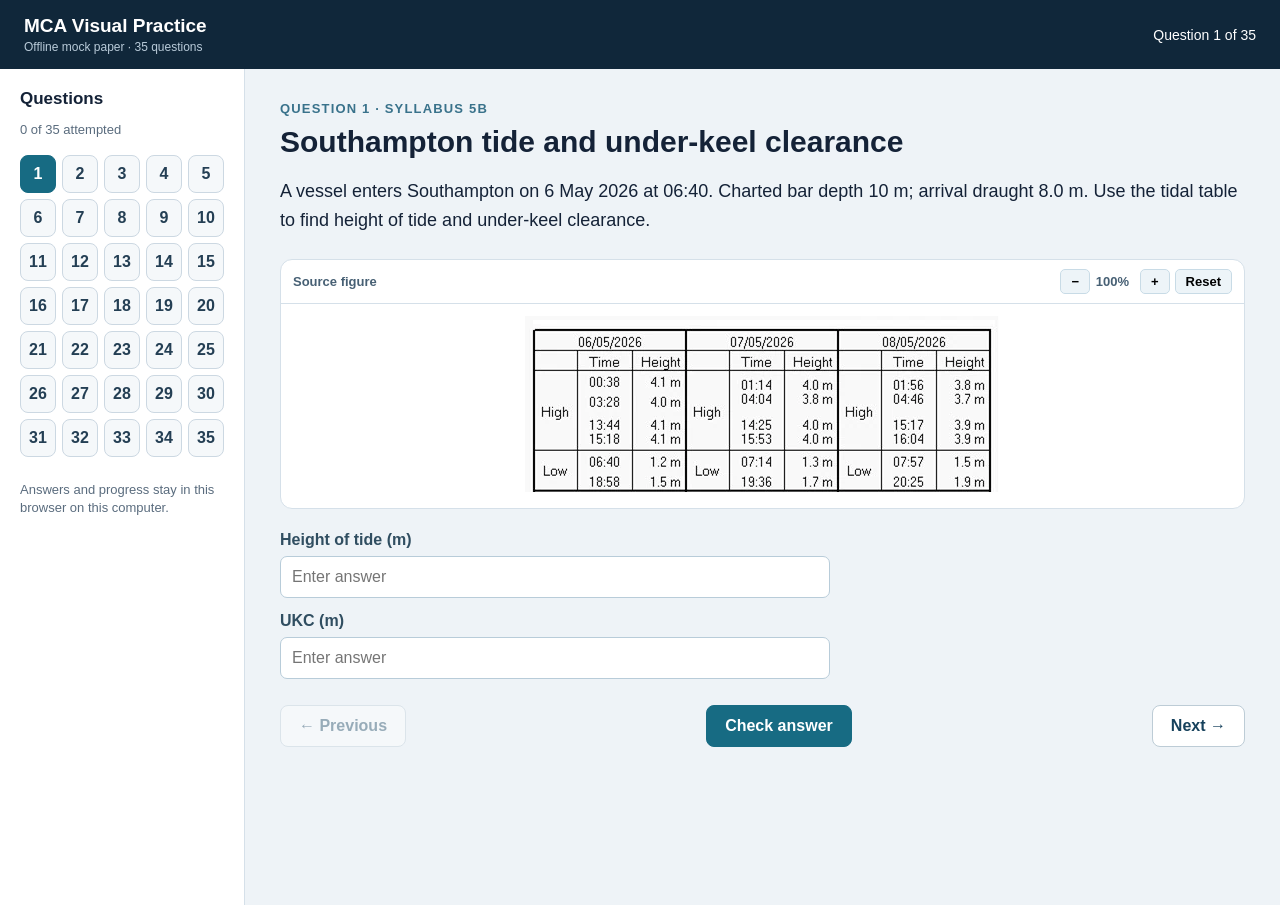
==== presenter/web/index.html @ 8370927f "Replace CSV banks with visual mock practice" ====
<!doctype html>
<html lang="en">
<head>
<meta charset="utf-8"><meta name="viewport" content="width=device-width,initial-scale=1">
<title>MCA Visual Practice</title>
<link rel="stylesheet" href="style.css">
<script src="paper.js" defer></script><script src="app.js" defer></script>
</head>
<body>
<header><div><strong>MCA Visual Practice</strong><span>Offline mock paper · 35 questions</span></div><div id="counter"></div></header>
<div class="layout">
<aside><h2>Questions</h2><p id="summary"></p><nav id="question-nav" aria-label="Questions"></nav><p class="aside-note">Answers and progress stay in this browser on this computer.</p></aside>
<main><div class="eyebrow" id="meta"></div><h1 id="title"></h1><p id="context" class="context" hidden></p><p id="prompt"></p>
<section id="visual" hidden><div class="visual-toolbar"><span>Source figure</span><div><button id="zoom-out" title="Zoom out">−</button><span id="zoom-label">100%</span><button id="zoom-in" title="Zoom in">+</button><button id="zoom-reset">Reset</button></div></div><div id="figure-viewport"><div id="figure-layer"><img id="figure" alt="Question figure"><div id="placed-tokens"></div></div></div></section>
<div id="interaction"></div><div class="actions"><button id="prev">← Previous</button><button id="check" class="primary">Check answer</button><button id="next">Next →</button></div><div id="feedback" aria-live="polite"></div>
</main></div>
</body></html>
---- presenter/web/style.css ----
:root{font-family:Inter,Segoe UI,Arial,sans-serif;color:#142237;background:#eef3f7}*{box-sizing:border-box}body{margin:0}button,select,input{font:inherit}button{cursor:pointer}header{background:#10273a;color:white;display:flex;justify-content:space-between;align-items:center;padding:15px 24px;gap:15px;position:sticky;top:0;z-index:10}header strong{font-size:19px}header span{display:block;color:#b9cbd9;font-size:12px;margin-top:3px}#counter{font-size:14px;white-space:nowrap}.layout{display:grid;grid-template-columns:245px minmax(0,1fr);min-height:calc(100vh - 64px)}aside{background:white;border-right:1px solid #d5e0e9;padding:20px;position:sticky;top:64px;align-self:start;height:calc(100vh - 64px);overflow:auto}aside h2{margin:0;font-size:17px}aside p{color:#5a6c7e;font-size:13px}nav{display:grid;grid-template-columns:repeat(5,1fr);gap:6px;margin-top:18px}nav button{border:1px solid #ccd8e2;background:#f5f8fa;border-radius:8px;padding:9px 0;font-weight:700;color:#243f54}nav button.current{background:#176b83;color:white;border-color:#176b83}nav button.answered:not(.current){background:#dbf2e8;border-color:#a5d8be}.aside-note{margin-top:24px;line-height:1.4}main{max-width:1040px;width:100%;margin:0 auto;padding:32px 35px 75px}.eyebrow{color:#39728b;font-size:13px;font-weight:800;text-transform:uppercase;letter-spacing:.09em}h1{font-size:30px;margin:9px 0 18px}#prompt{font-size:18px;line-height:1.6;white-space:pre-line;margin:0 0 24px}.context{background:#e0eef4;border-left:4px solid #549bb1;padding:14px 18px;line-height:1.55;border-radius:4px}#visual{background:white;border:1px solid #d5e0e9;border-radius:12px;overflow:hidden;margin:22px 0}.visual-toolbar{display:flex;justify-content:space-between;align-items:center;padding:9px 12px;border-bottom:1px solid #d5e0e9;color:#476074;font-size:13px;font-weight:700}.visual-toolbar button{background:#edf4f8;border:1px solid #c8dbe6;border-radius:5px;padding:4px 10px;margin-left:5px}#zoom-label{display:inline-block;min-width:45px;text-align:center}#figure-viewport{overflow:auto;max-height:62vh;text-align:center;padding:12px}#figure-layer{display:inline-block;position:relative;line-height:0;max-width:none}#figure{display:block;max-width:100%;height:auto}#placed-tokens{position:absolute;inset:0;pointer-events:none}.placed{position:absolute;transform:translate(-50%,-50%);pointer-events:auto;background:#f9c65d;border:2px solid #744d00;color:#352900;box-shadow:0 2px 6px #0005;border-radius:7px;padding:7px 10px;font-weight:800;line-height:1;cursor:grab}.choices{display:grid;gap:10px}.choice{display:flex;align-items:flex-start;gap:12px;text-align:left;border:1px solid #cad7df;background:white;padding:14px 16px;border-radius:9px;line-height:1.4;width:100%}.choice:hover,.choice:focus-visible{border-color:#176b83}.choice.selected{background:#dff2f6;border-color:#1685a1;box-shadow:inset 0 0 0 1px #1685a1}.choice .letter{font-weight:800;color:#176b83;min-width:20px}.field{display:grid;gap:7px;margin:14px 0}.field label,.field>span{font-weight:700;color:#304e61}.field select,.field input{background:white;border:1px solid #b8ccd9;border-radius:7px;padding:11px;max-width:550px;width:100%}.match-row{display:grid;grid-template-columns:minmax(180px,1fr) minmax(240px,1.5fr);align-items:center;gap:12px;background:white;border:1px solid #d4e0e7;padding:10px;margin:8px 0;border-radius:8px}.match-row select{width:100%;padding:8px;border:1px solid #b8ccd9;border-radius:5px}.token-tray{display:flex;flex-wrap:wrap;gap:8px;margin:16px 0}.token-tray button{background:#f9c65d;border:1px solid #ae792c;border-radius:6px;padding:9px 12px;font-weight:800}.token-tray button.active{outline:3px solid #1786a5}.hint{font-size:14px;color:#587084}.actions{display:flex;justify-content:space-between;gap:10px;margin:26px 0}.actions button{border:1px solid #bdccd6;background:white;color:#16415c;border-radius:8px;padding:11px 18px;font-weight:700}.actions .primary{background:#176b83;color:white;border-color:#176b83}.actions button:disabled{opacity:.4;cursor:default}#feedback:not(:empty){padding:16px 18px;background:#e7f3ed;border-left:4px solid #258360;border-radius:6px;line-height:1.5}#feedback.wrong{background:#fff3e6;border-color:#d99130}#feedback.review{background:#edf2f7;border-color:#8495a5}@media(max-width:700px){header{padding:12px}.layout{display:block}aside{position:static;height:auto;padding:12px;border-right:0;border-bottom:1px solid #d5e0e9}aside h2,.aside-note{display:none}nav{grid-template-columns:repeat(12,1fr);overflow:auto;display:flex;margin-top:8px}nav button{min-width:38px}main{padding:22px 16px}h1{font-size:24px}.match-row{grid-template-columns:1fr}.actions button{padding:9px}}
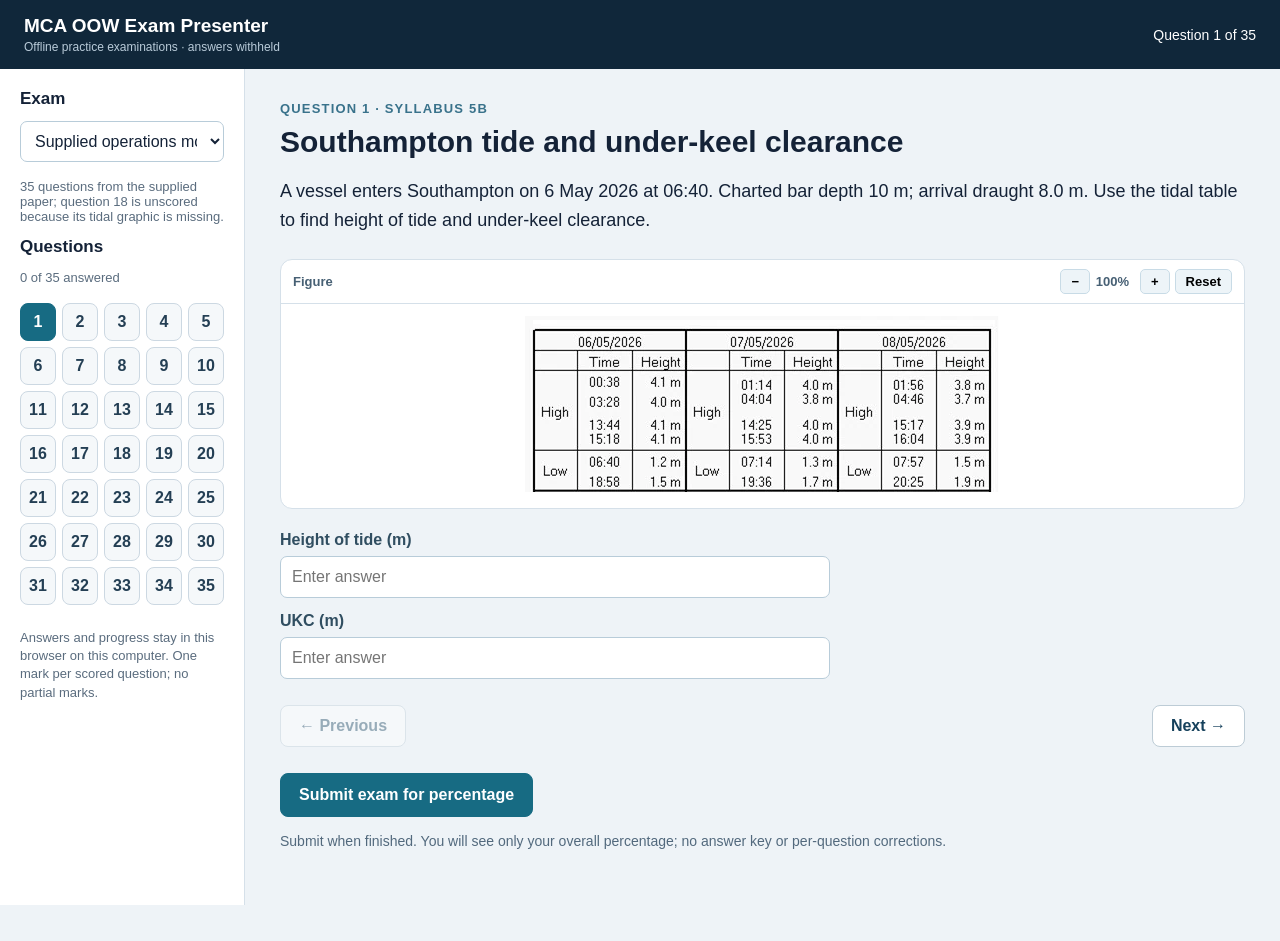
==== commit 8e13ac58: "Add exam-only scoring and two OOW mock papers" ====
--- a/presenter/web/index.html
+++ b/presenter/web/index.html
@@ -2,16 +2,16 @@
 <html lang="en">
 <head>
 <meta charset="utf-8"><meta name="viewport" content="width=device-width,initial-scale=1">
-<title>MCA Visual Practice</title>
+<title>MCA OOW Exam Presenter</title>
 <link rel="stylesheet" href="style.css">
-<script src="paper.js" defer></script><script src="app.js" defer></script>
+<script src="paper.js" defer></script><script src="papers.js" defer></script><script src="app.js" defer></script>
 </head>
 <body>
-<header><div><strong>MCA Visual Practice</strong><span>Offline mock paper · 35 questions</span></div><div id="counter"></div></header>
+<header><div><strong>MCA OOW Exam Presenter</strong><span>Offline practice examinations · answers withheld</span></div><div id="counter"></div></header>
 <div class="layout">
-<aside><h2>Questions</h2><p id="summary"></p><nav id="question-nav" aria-label="Questions"></nav><p class="aside-note">Answers and progress stay in this browser on this computer.</p></aside>
-<main><div class="eyebrow" id="meta"></div><h1 id="title"></h1><p id="context" class="context" hidden></p><p id="prompt"></p>
-<section id="visual" hidden><div class="visual-toolbar"><span>Source figure</span><div><button id="zoom-out" title="Zoom out">−</button><span id="zoom-label">100%</span><button id="zoom-in" title="Zoom in">+</button><button id="zoom-reset">Reset</button></div></div><div id="figure-viewport"><div id="figure-layer"><img id="figure" alt="Question figure"><div id="placed-tokens"></div></div></div></section>
-<div id="interaction"></div><div class="actions"><button id="prev">← Previous</button><button id="check" class="primary">Check answer</button><button id="next">Next →</button></div><div id="feedback" aria-live="polite"></div>
+<aside><h2>Exam</h2><select id="paper-select" aria-label="Select exam"></select><p id="paper-description"></p><h2>Questions</h2><p id="summary"></p><nav id="question-nav" aria-label="Questions"></nav><p class="aside-note">Answers and progress stay in this browser on this computer. One mark per scored question; no partial marks.</p></aside>
+<main><div id="result" hidden aria-live="polite"></div><div class="eyebrow" id="meta"></div><h1 id="title"></h1><p id="context" class="context" hidden></p><p id="prompt"></p>
+<section id="visual" hidden><div class="visual-toolbar"><span>Figure</span><div><button id="zoom-out" title="Zoom out">−</button><span id="zoom-label">100%</span><button id="zoom-in" title="Zoom in">+</button><button id="zoom-reset">Reset</button></div></div><div id="figure-viewport"><div id="figure-layer"><img id="figure" alt="Question figure"><div id="placed-tokens"></div></div></div></section>
+<div id="interaction"></div><div class="actions"><button id="prev">← Previous</button><button id="next">Next →</button></div><div class="exam-actions"><button id="submit" class="primary">Submit exam for percentage</button><button id="restart" hidden>Start a new attempt</button></div><p id="submission-note"></p>
 </main></div>
 </body></html>
--- a/presenter/web/style.css
+++ b/presenter/web/style.css
@@ -1 +1,6 @@
 :root{font-family:Inter,Segoe UI,Arial,sans-serif;color:#142237;background:#eef3f7}*{box-sizing:border-box}body{margin:0}button,select,input{font:inherit}button{cursor:pointer}header{background:#10273a;color:white;display:flex;justify-content:space-between;align-items:center;padding:15px 24px;gap:15px;position:sticky;top:0;z-index:10}header strong{font-size:19px}header span{display:block;color:#b9cbd9;font-size:12px;margin-top:3px}#counter{font-size:14px;white-space:nowrap}.layout{display:grid;grid-template-columns:245px minmax(0,1fr);min-height:calc(100vh - 64px)}aside{background:white;border-right:1px solid #d5e0e9;padding:20px;position:sticky;top:64px;align-self:start;height:calc(100vh - 64px);overflow:auto}aside h2{margin:0;font-size:17px}aside p{color:#5a6c7e;font-size:13px}nav{display:grid;grid-template-columns:repeat(5,1fr);gap:6px;margin-top:18px}nav button{border:1px solid #ccd8e2;background:#f5f8fa;border-radius:8px;padding:9px 0;font-weight:700;color:#243f54}nav button.current{background:#176b83;color:white;border-color:#176b83}nav button.answered:not(.current){background:#dbf2e8;border-color:#a5d8be}.aside-note{margin-top:24px;line-height:1.4}main{max-width:1040px;width:100%;margin:0 auto;padding:32px 35px 75px}.eyebrow{color:#39728b;font-size:13px;font-weight:800;text-transform:uppercase;letter-spacing:.09em}h1{font-size:30px;margin:9px 0 18px}#prompt{font-size:18px;line-height:1.6;white-space:pre-line;margin:0 0 24px}.context{background:#e0eef4;border-left:4px solid #549bb1;padding:14px 18px;line-height:1.55;border-radius:4px}#visual{background:white;border:1px solid #d5e0e9;border-radius:12px;overflow:hidden;margin:22px 0}.visual-toolbar{display:flex;justify-content:space-between;align-items:center;padding:9px 12px;border-bottom:1px solid #d5e0e9;color:#476074;font-size:13px;font-weight:700}.visual-toolbar button{background:#edf4f8;border:1px solid #c8dbe6;border-radius:5px;padding:4px 10px;margin-left:5px}#zoom-label{display:inline-block;min-width:45px;text-align:center}#figure-viewport{overflow:auto;max-height:62vh;text-align:center;padding:12px}#figure-layer{display:inline-block;position:relative;line-height:0;max-width:none}#figure{display:block;max-width:100%;height:auto}#placed-tokens{position:absolute;inset:0;pointer-events:none}.placed{position:absolute;transform:translate(-50%,-50%);pointer-events:auto;background:#f9c65d;border:2px solid #744d00;color:#352900;box-shadow:0 2px 6px #0005;border-radius:7px;padding:7px 10px;font-weight:800;line-height:1;cursor:grab}.choices{display:grid;gap:10px}.choice{display:flex;align-items:flex-start;gap:12px;text-align:left;border:1px solid #cad7df;background:white;padding:14px 16px;border-radius:9px;line-height:1.4;width:100%}.choice:hover,.choice:focus-visible{border-color:#176b83}.choice.selected{background:#dff2f6;border-color:#1685a1;box-shadow:inset 0 0 0 1px #1685a1}.choice .letter{font-weight:800;color:#176b83;min-width:20px}.field{display:grid;gap:7px;margin:14px 0}.field label,.field>span{font-weight:700;color:#304e61}.field select,.field input{background:white;border:1px solid #b8ccd9;border-radius:7px;padding:11px;max-width:550px;width:100%}.match-row{display:grid;grid-template-columns:minmax(180px,1fr) minmax(240px,1.5fr);align-items:center;gap:12px;background:white;border:1px solid #d4e0e7;padding:10px;margin:8px 0;border-radius:8px}.match-row select{width:100%;padding:8px;border:1px solid #b8ccd9;border-radius:5px}.token-tray{display:flex;flex-wrap:wrap;gap:8px;margin:16px 0}.token-tray button{background:#f9c65d;border:1px solid #ae792c;border-radius:6px;padding:9px 12px;font-weight:800}.token-tray button.active{outline:3px solid #1786a5}.hint{font-size:14px;color:#587084}.actions{display:flex;justify-content:space-between;gap:10px;margin:26px 0}.actions button{border:1px solid #bdccd6;background:white;color:#16415c;border-radius:8px;padding:11px 18px;font-weight:700}.actions .primary{background:#176b83;color:white;border-color:#176b83}.actions button:disabled{opacity:.4;cursor:default}#feedback:not(:empty){padding:16px 18px;background:#e7f3ed;border-left:4px solid #258360;border-radius:6px;line-height:1.5}#feedback.wrong{background:#fff3e6;border-color:#d99130}#feedback.review{background:#edf2f7;border-color:#8495a5}@media(max-width:700px){header{padding:12px}.layout{display:block}aside{position:static;height:auto;padding:12px;border-right:0;border-bottom:1px solid #d5e0e9}aside h2,.aside-note{display:none}nav{grid-template-columns:repeat(12,1fr);overflow:auto;display:flex;margin-top:8px}nav button{min-width:38px}main{padding:22px 16px}h1{font-size:24px}.match-row{grid-template-columns:1fr}.actions button{padding:9px}}
+#answer-targets{position:absolute;inset:0;pointer-events:none}.answer-target{position:absolute;border:3px dashed #188744;background:#51c8783b;color:#104623;border-radius:5px;line-height:1;padding:3px;font-size:13px;font-weight:800;box-shadow:0 0 0 1px #ffffffbd;white-space:nowrap}
+#paper-select{width:100%;margin:12px 0 4px;padding:10px;border:1px solid #b8ccd9;border-radius:7px;background:white;color:#142237}
+#result{padding:22px 24px;margin:0 0 25px;background:#e7f3ed;border:2px solid #258360;border-radius:10px;color:#164b38;font-size:23px;font-weight:800;line-height:1.4}
+.exam-actions{display:flex;gap:10px;margin:0 0 10px}.exam-actions button{border:1px solid #bdccd6;background:white;color:#16415c;border-radius:8px;padding:12px 18px;font-weight:700}.exam-actions .primary{background:#176b83;color:white;border-color:#176b83}#submission-note{color:#52697d;font-size:14px;line-height:1.5}
+button:disabled{cursor:default;opacity:.7}.choice:disabled{color:#142237}.choice.selected:disabled{opacity:1}
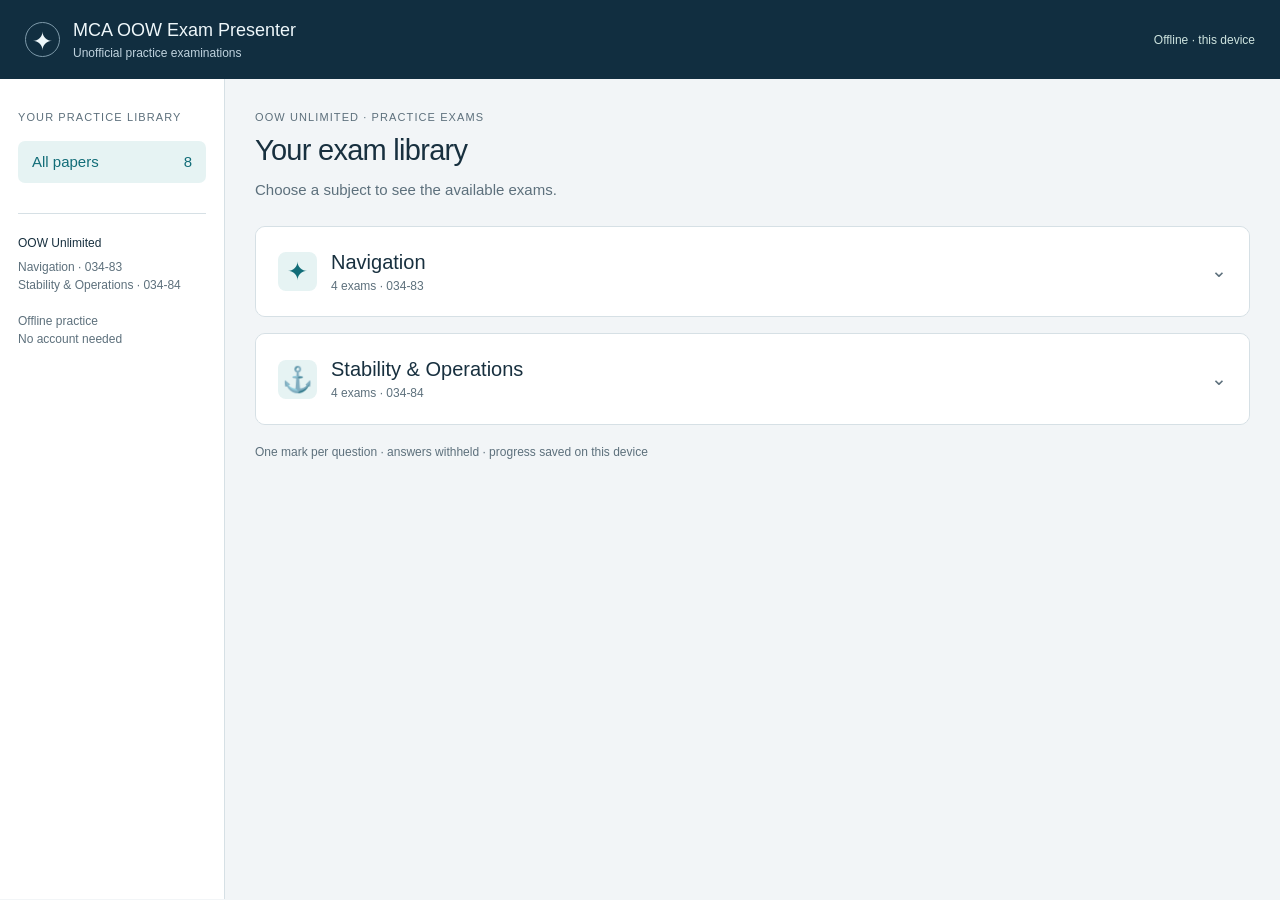
==== commit f2e739a7: "Build Navigator library and add five OOW practice papers" ====
--- a/presenter/web/index.html
+++ b/presenter/web/index.html
@@ -2,16 +2,24 @@
 <html lang="en">
 <head>
 <meta charset="utf-8"><meta name="viewport" content="width=device-width,initial-scale=1">
-<title>MCA OOW Exam Presenter</title>
-<link rel="stylesheet" href="style.css">
-<script src="paper.js" defer></script><script src="papers.js" defer></script><script src="app.js" defer></script>
+<title>MCA OOW Exam Presenter</title><link rel="stylesheet" href="style.css">
+<script src="paper.js" defer></script><script src="papers.js" defer></script><script src="exam-core.js" defer></script><script src="app.js" defer></script>
 </head>
 <body>
-<header><div><strong>MCA OOW Exam Presenter</strong><span>Offline practice examinations · answers withheld</span></div><div id="counter"></div></header>
-<div class="layout">
-<aside><h2>Exam</h2><select id="paper-select" aria-label="Select exam"></select><p id="paper-description"></p><h2>Questions</h2><p id="summary"></p><nav id="question-nav" aria-label="Questions"></nav><p class="aside-note">Answers and progress stay in this browser on this computer. One mark per scored question; no partial marks.</p></aside>
-<main><div id="result" hidden aria-live="polite"></div><div class="eyebrow" id="meta"></div><h1 id="title"></h1><p id="context" class="context" hidden></p><p id="prompt"></p>
-<section id="visual" hidden><div class="visual-toolbar"><span>Figure</span><div><button id="zoom-out" title="Zoom out">−</button><span id="zoom-label">100%</span><button id="zoom-in" title="Zoom in">+</button><button id="zoom-reset">Reset</button></div></div><div id="figure-viewport"><div id="figure-layer"><img id="figure" alt="Question figure"><div id="placed-tokens"></div></div></div></section>
-<div id="interaction"></div><div class="actions"><button id="prev">← Previous</button><button id="next">Next →</button></div><div class="exam-actions"><button id="submit" class="primary">Submit exam for percentage</button><button id="restart" hidden>Start a new attempt</button></div><p id="submission-note"></p>
+<a class="skip-link" href="#main">Skip to main content</a>
+<header class="app-header"><span class="brand-mark" aria-hidden="true">✦</span><div class="brand">MCA OOW Exam Presenter<span>Unofficial practice examinations</span></div><span class="offline-status">Offline · this device</span></header>
+<div class="layout"><aside id="sidebar" aria-label="Exam navigation"></aside><main id="main">
+<section id="library-screen" aria-labelledby="library-title"></section>
+<section id="exam-screen" aria-labelledby="paper-title" hidden>
+<button type="button" class="text-button" data-action="library">← Exam library</button>
+<div class="paper-heading"><div><div id="paper-subject" class="eyebrow"></div><h1 id="paper-title"></h1></div><span id="save-status" class="save-status" role="status"></span></div>
+<section class="question-panel" aria-labelledby="title"><div id="meta" class="eyebrow"></div><h2 id="title"></h2><p id="context" class="context" hidden></p><p id="prompt" class="prompt"></p>
+<section id="visual" class="visual" hidden aria-label="Question figure"><div class="visual-toolbar"><span>Figure</span><div><button type="button" id="zoom-out" aria-label="Zoom out">−</button><span id="zoom-label">100%</span><button type="button" id="zoom-in" aria-label="Zoom in">+</button><button type="button" id="zoom-reset">Reset</button></div></div><div id="figure-viewport"><div id="figure-layer"><img id="figure" alt=""><div id="placed-tokens"></div></div></div></section>
+<div id="interaction"></div><div class="question-footer"><button type="button" id="flag" class="text-button" aria-pressed="false">⚑ Flag for review</button><span>1 mark · no partial marks</span></div></section>
+<div class="exam-actions"><div><button type="button" id="prev">← Previous</button><button type="button" id="next">Next →</button></div><button type="button" class="primary" data-action="review">Check &amp; submit →</button></div>
+<details class="mobile-questions"><summary id="mobile-summary">Questions</summary><nav id="mobile-question-nav" class="question-grid" aria-label="All questions"></nav></details><p class="fine-print">You can answer in any order. Your attempt locks when you submit.</p>
+</section>
+<section id="review-screen" aria-labelledby="review-title" hidden></section><section id="result-screen" aria-labelledby="result-title" hidden></section><div id="announcements" class="sr-only" role="status" aria-live="polite"></div>
 </main></div>
+<dialog id="restart-dialog" aria-labelledby="restart-title"><h2 id="restart-title">Start a new attempt?</h2><p>Your saved answers and result for <span id="restart-paper"></span> will be cleared. Other papers are unaffected.</p><div class="dialog-actions"><button type="button" data-action="cancel-restart" autofocus>Keep result</button><button type="button" class="primary" data-action="confirm-restart">Start new attempt</button></div></dialog>
 </body></html>
--- a/presenter/web/style.css
+++ b/presenter/web/style.css
@@ -1,6 +1,8 @@
-:root{font-family:Inter,Segoe UI,Arial,sans-serif;color:#142237;background:#eef3f7}*{box-sizing:border-box}body{margin:0}button,select,input{font:inherit}button{cursor:pointer}header{background:#10273a;color:white;display:flex;justify-content:space-between;align-items:center;padding:15px 24px;gap:15px;position:sticky;top:0;z-index:10}header strong{font-size:19px}header span{display:block;color:#b9cbd9;font-size:12px;margin-top:3px}#counter{font-size:14px;white-space:nowrap}.layout{display:grid;grid-template-columns:245px minmax(0,1fr);min-height:calc(100vh - 64px)}aside{background:white;border-right:1px solid #d5e0e9;padding:20px;position:sticky;top:64px;align-self:start;height:calc(100vh - 64px);overflow:auto}aside h2{margin:0;font-size:17px}aside p{color:#5a6c7e;font-size:13px}nav{display:grid;grid-template-columns:repeat(5,1fr);gap:6px;margin-top:18px}nav button{border:1px solid #ccd8e2;background:#f5f8fa;border-radius:8px;padding:9px 0;font-weight:700;color:#243f54}nav button.current{background:#176b83;color:white;border-color:#176b83}nav button.answered:not(.current){background:#dbf2e8;border-color:#a5d8be}.aside-note{margin-top:24px;line-height:1.4}main{max-width:1040px;width:100%;margin:0 auto;padding:32px 35px 75px}.eyebrow{color:#39728b;font-size:13px;font-weight:800;text-transform:uppercase;letter-spacing:.09em}h1{font-size:30px;margin:9px 0 18px}#prompt{font-size:18px;line-height:1.6;white-space:pre-line;margin:0 0 24px}.context{background:#e0eef4;border-left:4px solid #549bb1;padding:14px 18px;line-height:1.55;border-radius:4px}#visual{background:white;border:1px solid #d5e0e9;border-radius:12px;overflow:hidden;margin:22px 0}.visual-toolbar{display:flex;justify-content:space-between;align-items:center;padding:9px 12px;border-bottom:1px solid #d5e0e9;color:#476074;font-size:13px;font-weight:700}.visual-toolbar button{background:#edf4f8;border:1px solid #c8dbe6;border-radius:5px;padding:4px 10px;margin-left:5px}#zoom-label{display:inline-block;min-width:45px;text-align:center}#figure-viewport{overflow:auto;max-height:62vh;text-align:center;padding:12px}#figure-layer{display:inline-block;position:relative;line-height:0;max-width:none}#figure{display:block;max-width:100%;height:auto}#placed-tokens{position:absolute;inset:0;pointer-events:none}.placed{position:absolute;transform:translate(-50%,-50%);pointer-events:auto;background:#f9c65d;border:2px solid #744d00;color:#352900;box-shadow:0 2px 6px #0005;border-radius:7px;padding:7px 10px;font-weight:800;line-height:1;cursor:grab}.choices{display:grid;gap:10px}.choice{display:flex;align-items:flex-start;gap:12px;text-align:left;border:1px solid #cad7df;background:white;padding:14px 16px;border-radius:9px;line-height:1.4;width:100%}.choice:hover,.choice:focus-visible{border-color:#176b83}.choice.selected{background:#dff2f6;border-color:#1685a1;box-shadow:inset 0 0 0 1px #1685a1}.choice .letter{font-weight:800;color:#176b83;min-width:20px}.field{display:grid;gap:7px;margin:14px 0}.field label,.field>span{font-weight:700;color:#304e61}.field select,.field input{background:white;border:1px solid #b8ccd9;border-radius:7px;padding:11px;max-width:550px;width:100%}.match-row{display:grid;grid-template-columns:minmax(180px,1fr) minmax(240px,1.5fr);align-items:center;gap:12px;background:white;border:1px solid #d4e0e7;padding:10px;margin:8px 0;border-radius:8px}.match-row select{width:100%;padding:8px;border:1px solid #b8ccd9;border-radius:5px}.token-tray{display:flex;flex-wrap:wrap;gap:8px;margin:16px 0}.token-tray button{background:#f9c65d;border:1px solid #ae792c;border-radius:6px;padding:9px 12px;font-weight:800}.token-tray button.active{outline:3px solid #1786a5}.hint{font-size:14px;color:#587084}.actions{display:flex;justify-content:space-between;gap:10px;margin:26px 0}.actions button{border:1px solid #bdccd6;background:white;color:#16415c;border-radius:8px;padding:11px 18px;font-weight:700}.actions .primary{background:#176b83;color:white;border-color:#176b83}.actions button:disabled{opacity:.4;cursor:default}#feedback:not(:empty){padding:16px 18px;background:#e7f3ed;border-left:4px solid #258360;border-radius:6px;line-height:1.5}#feedback.wrong{background:#fff3e6;border-color:#d99130}#feedback.review{background:#edf2f7;border-color:#8495a5}@media(max-width:700px){header{padding:12px}.layout{display:block}aside{position:static;height:auto;padding:12px;border-right:0;border-bottom:1px solid #d5e0e9}aside h2,.aside-note{display:none}nav{grid-template-columns:repeat(12,1fr);overflow:auto;display:flex;margin-top:8px}nav button{min-width:38px}main{padding:22px 16px}h1{font-size:24px}.match-row{grid-template-columns:1fr}.actions button{padding:9px}}
-#answer-targets{position:absolute;inset:0;pointer-events:none}.answer-target{position:absolute;border:3px dashed #188744;background:#51c8783b;color:#104623;border-radius:5px;line-height:1;padding:3px;font-size:13px;font-weight:800;box-shadow:0 0 0 1px #ffffffbd;white-space:nowrap}
-#paper-select{width:100%;margin:12px 0 4px;padding:10px;border:1px solid #b8ccd9;border-radius:7px;background:white;color:#142237}
-#result{padding:22px 24px;margin:0 0 25px;background:#e7f3ed;border:2px solid #258360;border-radius:10px;color:#164b38;font-size:23px;font-weight:800;line-height:1.4}
-.exam-actions{display:flex;gap:10px;margin:0 0 10px}.exam-actions button{border:1px solid #bdccd6;background:white;color:#16415c;border-radius:8px;padding:12px 18px;font-weight:700}.exam-actions .primary{background:#176b83;color:white;border-color:#176b83}#submission-note{color:#52697d;font-size:14px;line-height:1.5}
-button:disabled{cursor:default;opacity:.7}.choice:disabled{color:#142237}.choice.selected:disabled{opacity:1}
+:root{color-scheme:light dark;--bg:light-dark(#f2f5f7,#14212b);--surface:light-dark(#fff,#1c2b36);--ink:light-dark(#18303f,#e8eff3);--muted:light-dark(#5d707c,#b0c1cc);--line:light-dark(#d6e0e5,#3b505e);--accent:light-dark(#126d78,#8dd6da);--tint:light-dark(#e6f3f3,#223e46);--soft:light-dark(#f8fafb,#233440);--warm:light-dark(#795316,#edc881);--warm-bg:light-dark(#faf1df,#423726);font-family:Inter,"Segoe UI",Arial,sans-serif;color:var(--ink);background:var(--bg);font-size:15px;line-height:1.5}
+*{box-sizing:border-box}body{margin:0}button,input,select{font:inherit}button{color:inherit;border:1px solid var(--line);background:var(--surface);border-radius:7px;padding:10px 14px;cursor:pointer}button:hover{background:var(--soft)}button:focus-visible,a:focus-visible,summary:focus-visible,input:focus-visible,select:focus-visible{outline:3px solid var(--accent);outline-offset:3px}button:disabled{opacity:.5;cursor:default}button.primary{color:var(--surface);background:var(--accent);border-color:var(--accent)}button.text-button{border-color:transparent;background:transparent;padding:7px 0;color:var(--muted);font-size:13px}button.text-button:hover{color:var(--accent)}[hidden]{display:none!important}h1,h2,h3,h4,p{margin:0}h1{font-size:29px;line-height:1.2;font-weight:500;letter-spacing:-.025em;margin:7px 0 12px}h2{font-size:23px;line-height:1.3;font-weight:500}h3{font-size:18px;font-weight:500}h4{font-size:16px;font-weight:500}
+.app-header{background:#112e40;color:#eef7fa;display:flex;align-items:center;gap:13px;padding:17px 25px}.brand-mark{width:35px;height:35px;border:1px solid #7e9aaa;border-radius:50%;display:grid;place-items:center;font-size:25px}.brand{font-size:18px;font-weight:500}.brand span{display:block;color:#c0d3de;font-size:12px;font-weight:400}.offline-status{margin-left:auto;color:#cee4df;font-size:12px}.layout{display:grid;grid-template-columns:225px minmax(0,1fr);min-height:calc(100vh - 80px)}aside{background:var(--surface);border-right:1px solid var(--line);padding:24px 18px}main{padding:30px;max-width:1150px;width:100%;margin:0 auto;min-width:0}.eyebrow,.rail-title{text-transform:uppercase;font-size:11px;letter-spacing:.1em;color:var(--muted);font-weight:500}.rail-title{margin-bottom:15px}.rail-library{display:flex;align-items:center;gap:10px;border:0;background:var(--tint);color:var(--accent);width:100%;text-align:left}.rail-library span{margin-left:auto}.rail-info{border-top:1px solid var(--line);padding-top:20px;margin-top:30px;color:var(--muted);font-size:12px}.rail-info strong{display:block;color:var(--ink);font-weight:500;margin-bottom:6px}.subheading{color:var(--muted);margin:0 0 24px}.subjects{display:grid;gap:16px}.subject{border:1px solid var(--line);border-radius:10px;background:var(--surface);overflow:hidden}.subject-heading{margin:0}.subject-toggle{display:flex;align-items:center;gap:14px;width:100%;padding:22px;border:0;border-radius:0;text-align:left}.subject-toggle[aria-expanded=true]{background:var(--tint)}.subject-icon{display:grid;place-items:center;width:39px;height:39px;border-radius:8px;flex:none;color:var(--accent);background:var(--tint);font-size:25px}.subject-text{flex:1;min-width:0}.subject-name{display:block;font-size:20px;font-weight:500}.subject-meta{display:block;color:var(--muted);font-weight:400;font-size:12px;margin-top:4px}.subject-chevron{color:var(--muted);font-size:19px}.subject-papers{padding:0 20px 6px}.paper-row{display:flex;align-items:center;justify-content:space-between;gap:16px;padding:17px 2px;border-bottom:1px solid var(--line)}.paper-row:last-child{border-bottom:0}.paper-meta{color:var(--muted);font-size:12px;margin-top:5px}.fine-print{font-size:12px;color:var(--muted);margin-top:18px}.current-paper{font-size:17px;font-weight:500;margin-top:9px}.progress-label{display:flex;justify-content:space-between;gap:4px;color:var(--muted);font-size:12px;margin-top:21px}.progress-track{height:5px;background:var(--line);border-radius:3px;margin:8px 0 20px;overflow:hidden}.progress-fill{height:100%;background:var(--accent)}.question-grid{display:grid;grid-template-columns:repeat(5,minmax(0,1fr));gap:7px}.qnum{min-width:0;padding:7px 0;font-size:12px;position:relative;border-radius:5px}.qnum.answered{background:var(--tint);color:var(--accent)}.qnum.flagged::after{content:'◆';position:absolute;right:1px;top:-5px;font-size:10px;color:var(--warm)}.qnum[aria-current=true]{background:var(--accent);color:var(--surface);border-color:var(--accent)}.legend{display:flex;flex-wrap:wrap;gap:7px 12px;color:var(--muted);font-size:11px;margin:15px 0}.legend span{display:flex;gap:5px;align-items:center}.legend b{width:9px;height:9px;background:var(--tint);border:1px solid var(--accent);border-radius:2px}.legend i{font-style:normal;color:var(--warm)}.paper-heading{display:flex;justify-content:space-between;align-items:center;gap:12px;flex-wrap:wrap;margin:15px 0 22px}.paper-heading h1{font-size:23px;margin-bottom:0}.save-status{font-size:12px;color:var(--muted)}.question-panel{background:var(--surface);border:1px solid var(--line);border-radius:10px;padding:26px}.question-panel h2{margin:8px 0 19px}.prompt{font-size:18px;line-height:1.65;white-space:pre-line;margin-bottom:22px}.context{padding:14px 16px;background:var(--tint);border-radius:6px;white-space:pre-line;margin-bottom:18px}.choices{border:0;padding:0;margin:0;min-width:0;display:grid;gap:10px}.choice{display:flex;gap:12px;align-items:flex-start;text-align:left;border:1px solid var(--line);border-radius:7px;padding:14px;cursor:pointer}.choice.selected{background:var(--tint);border-color:var(--accent)}.choice input{accent-color:var(--accent);margin:5px 0 0;flex:none}.choice-letter{color:var(--muted);font-size:13px;min-width:16px}.answer-hint{font-size:13px;color:var(--muted);margin-bottom:11px}.field{display:grid;gap:6px;margin:14px 0}.field label{font-size:14px}.field input,.field select,.match-row select{width:100%;max-width:560px;padding:11px;border:1px solid var(--line);border-radius:6px;background:var(--surface);color:var(--ink)}.match-row{display:grid;grid-template-columns:minmax(120px,1fr) minmax(180px,1.6fr);align-items:center;gap:12px;margin:10px 0}.match-row label{font-size:14px}.question-footer{display:flex;justify-content:space-between;gap:12px;align-items:center;flex-wrap:wrap;border-top:1px solid var(--line);margin-top:20px;padding-top:13px;color:var(--muted);font-size:12px}#flag[aria-pressed=true]{color:var(--warm)}.exam-actions{display:flex;justify-content:space-between;gap:12px;flex-wrap:wrap;margin:19px 0}.exam-actions>div{display:flex;gap:10px;flex-wrap:wrap}.mobile-questions{display:none}.mobile-questions summary{font-size:13px;color:var(--muted);cursor:pointer}.mobile-questions nav{margin-top:12px}.check-panel,.result-panel{background:var(--surface);border:1px solid var(--line);border-radius:10px;padding:25px}.tallies{display:grid;grid-template-columns:repeat(3,1fr);gap:15px;margin:8px 0 24px}.tallies strong{font-size:28px;font-weight:500;display:block}.tallies span{color:var(--muted);font-size:13px}.check-panel .question-grid{grid-template-columns:repeat(7,minmax(0,1fr))}.notice{padding:13px 15px;border-radius:7px;background:var(--warm-bg);color:var(--warm);font-size:14px;margin-top:20px}.check-actions,.dialog-actions{display:flex;gap:10px;flex-wrap:wrap;margin-top:23px}.result-panel{text-align:center;padding:40px 24px}.score{font-size:76px;line-height:1.1;letter-spacing:-.05em;color:var(--accent);margin:25px 0 8px}.result-detail{font-size:19px;margin-bottom:24px}.result-panel .check-actions{justify-content:center}.result-note{max-width:365px;margin:18px auto 0;color:var(--muted);font-size:13px}.visual{border:1px solid var(--line);border-radius:8px;overflow:hidden;margin:18px 0}.visual-toolbar{display:flex;align-items:center;justify-content:space-between;gap:8px;padding:9px 12px;border-bottom:1px solid var(--line);font-size:12px;color:var(--muted)}.visual-toolbar button{padding:5px 10px}.visual-toolbar>div{display:flex;align-items:center;gap:5px}#zoom-label{min-width:40px;text-align:center}#figure-viewport{overflow:auto;max-height:65vh;text-align:center;padding:12px;background:#fff}#figure-layer{display:inline-block;position:relative;line-height:0}#figure{display:block;height:auto}#placed-tokens{position:absolute;inset:0;pointer-events:none}.token-tray{display:flex;flex-wrap:wrap;gap:8px;margin:12px 0}.token-tray button,.placed{background:#f9c65d;color:#352900;border:1px solid #946a20}.token-tray .active{outline:3px solid var(--accent);outline-offset:2px}.placed{position:absolute;transform:translate(-50%,-50%);pointer-events:auto;line-height:1.2;padding:5px 7px;font-size:12px;cursor:grab}.placement-summary{font-size:12px;color:var(--muted);margin-top:10px}dialog{background:var(--surface);color:var(--ink);border:1px solid var(--line);border-radius:11px;padding:26px;width:min(450px,calc(100% - 28px))}dialog::backdrop{background:#0007}dialog h2{margin-bottom:14px}.sr-only{position:absolute;width:1px;height:1px;padding:0;margin:-1px;overflow:hidden;clip:rect(0,0,0,0);white-space:nowrap;border:0}.skip-link{position:absolute;top:-70px;left:15px;padding:10px;background:var(--surface);color:var(--ink);z-index:5}.skip-link:focus{top:10px}
+@media(min-width:1100px){aside{padding-top:30px}.question-panel{padding:30px}}
+@media(max-width:780px){.layout{grid-template-columns:180px minmax(0,1fr)}aside{padding:22px 12px}main{padding:22px 18px}.question-panel{padding:20px}.subject-toggle{padding:18px}.subject-name{font-size:18px}.offline-status{display:none}.match-row{grid-template-columns:1fr}}
+@media(max-width:600px){.layout{display:block}aside{display:none}.app-header{padding:15px}.brand{font-size:16px}main{padding:22px 14px}h1{font-size:26px}.subject-toggle{padding:17px 14px;gap:10px}.subject-name{font-size:17px}.subject-papers{padding:0 14px}.paper-row{flex-wrap:wrap;gap:12px}.question-panel{padding:18px}.prompt{font-size:17px}.mobile-questions{display:block}.mobile-questions .question-grid{grid-template-columns:repeat(7,minmax(0,1fr))}.question-panel h2{font-size:21px}.visual-toolbar{flex-wrap:wrap}.check-panel{padding:18px}.check-panel .question-grid{grid-template-columns:repeat(7,minmax(0,1fr))}.result-panel{padding:32px 16px}}
+@media(pointer:coarse){button,.qnum,summary{min-height:44px}input,select{font-size:16px}}
+@media(prefers-reduced-motion:no-preference){.subject-toggle,.choice,button{transition:background-color .12s ease}}
